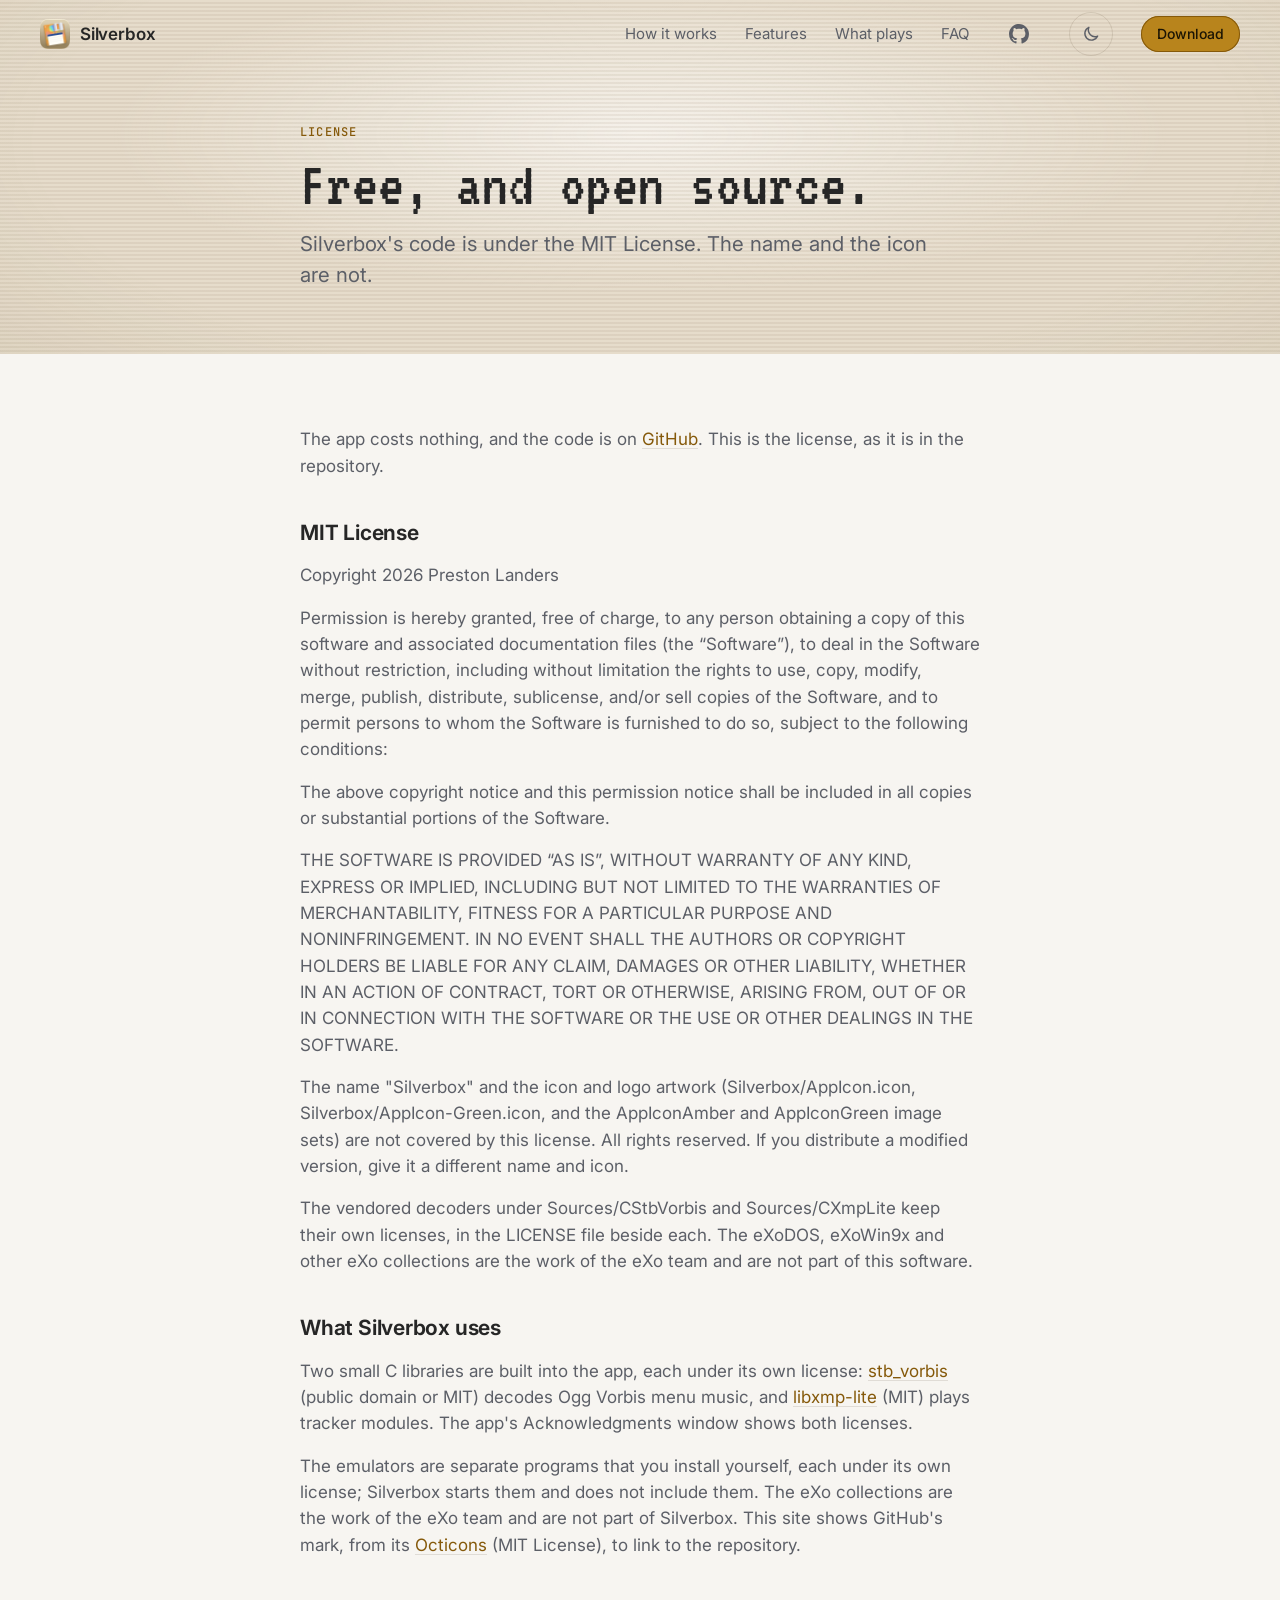
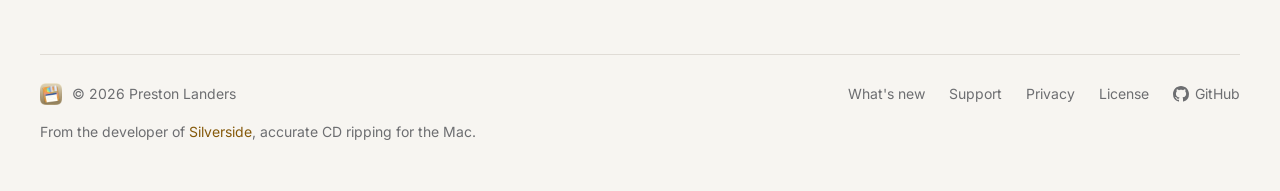
==== docs/site/license.html @ b508b055 "Add the getsilverbox.app website, and give About and the welcome screen a CRT hero docs/site is the " ====
<!doctype html>
<html lang="en">
<head>
  <meta charset="utf-8">
  <meta name="viewport" content="width=device-width, initial-scale=1">
  <title>License — Silverbox</title>
  <meta name="description" content="Silverbox is free and open source under the MIT License. The name and the icon are not.">
  <meta name="color-scheme" content="dark light">
  <meta name="theme-color" content="#14100b" media="(prefers-color-scheme: dark)">
  <meta name="theme-color" content="#e6dccb" media="(prefers-color-scheme: light)">
  <link rel="canonical" href="https://getsilverbox.app/license.html">
  <link rel="icon" type="image/png" href="images/favicon.png">
  <link rel="apple-touch-icon" href="images/apple-touch-icon.png">
  <link rel="preconnect" href="https://fonts.googleapis.com">
  <link rel="preconnect" href="https://fonts.gstatic.com" crossorigin>
  <link rel="stylesheet" href="https://fonts.googleapis.com/css2?family=VT323&amp;family=Inter:wght@400;500;600;700&amp;family=JetBrains+Mono:wght@400;500&amp;display=swap">
  <!-- A theme chosen with the button wins over the system appearance; set it before the page draws. -->
  <script>try { var t = localStorage.getItem("theme"); if (t) document.documentElement.dataset.theme = t; } catch (e) {}</script>
  <link rel="stylesheet" href="css/tokens.css">
  <link rel="stylesheet" href="css/site.css">
</head>
<body>
  <a class="skip-link" href="#main">Skip to content</a>

  <div class="sb-crt">
    <header class="gutter">
      <nav class="nav wrap" aria-label="Main">
        <a class="brand" href="/">
          <img src="images/icon.png" alt="" width="30" height="30">
          <span>Silverbox</span>
        </a>
        <div class="nav-links">
          <a class="nav-more" href="/#how">How it works</a>
          <a class="nav-more" href="/#features">Features</a>
          <a class="nav-more" href="/#plays">What plays</a>
          <a class="nav-more" href="/#faq">FAQ</a>
          <!-- GitHub's mark, from its Octicons set (MIT). GitHub allows it for a link to a repository. -->
          <a class="nav-icon" href="https://github.com/SilvercodeStudio/Silverbox" aria-label="Silverbox on GitHub" title="GitHub"><svg viewBox="0 0 16 16" width="20" height="20" fill="currentColor" aria-hidden="true"><path d="M8 0c4.42 0 8 3.58 8 8a8.013 8.013 0 0 1-5.45 7.59c-.4.08-.55-.17-.55-.38 0-.27.01-1.13.01-2.2 0-.75-.25-1.23-.54-1.48 1.78-.2 3.65-.88 3.65-3.95 0-.88-.31-1.59-.82-2.15.08-.2.36-1.02-.08-2.12 0 0-.67-.22-2.2.82-.64-.18-1.32-.27-2-.27-.68 0-1.36.09-2 .27-1.53-1.03-2.2-.82-2.2-.82-.44 1.1-.16 1.92-.08 2.12-.51.56-.82 1.28-.82 2.15 0 3.06 1.86 3.75 3.64 3.95-.23.2-.44.55-.51 1.07-.46.21-1.61.55-2.33-.66-.15-.24-.6-.83-1.23-.82-.67.01-.27.38.01.53.34.19.73.9.82 1.13.16.45.68 1.31 2.69.94 0 .67.01 1.3.01 1.49 0 .21-.15.45-.55.38A7.995 7.995 0 0 1 0 8c0-4.42 3.58-8 8-8Z"/></svg></a>
          <!-- Shown by js/site.js; without the script the page follows the system appearance. -->
          <button class="nav-icon theme-btn" type="button" aria-label="Switch appearance" title="Switch appearance" hidden><svg class="icon-sun" viewBox="0 0 24 24" width="20" height="20" fill="none" stroke="currentColor" stroke-width="1.7" stroke-linecap="round" stroke-linejoin="round" aria-hidden="true"><circle cx="12" cy="12" r="4"/><path d="M12 2.5v2M12 19.5v2M2.5 12h2M19.5 12h2M5.3 5.3l1.4 1.4M17.3 17.3l1.4 1.4M5.3 18.7l1.4-1.4M17.3 6.7l1.4-1.4"/></svg><svg class="icon-moon" viewBox="0 0 24 24" width="20" height="20" fill="none" stroke="currentColor" stroke-width="1.7" stroke-linecap="round" stroke-linejoin="round" aria-hidden="true"><path d="M20 14.5A8 8 0 0 1 9.5 4a8 8 0 1 0 10.5 10.5z"/></svg></button>
          <a class="sb-btn sb-btn--small" href="/#download">Download</a>
        </div>
      </nav>
    </header>

    <section class="page-band" aria-labelledby="page-title">
      <div class="wrap">
        <span class="sb-eyebrow">License</span>
        <h1 id="page-title" class="sb-display sb-crt-ink page-title">Free, and open source.</h1>
        <p class="lead">Silverbox's code is under the MIT License. The name and the icon are not.</p>
      </div>
    </section>
  </div>

  <main id="main" class="gutter">
    <div class="prose">
      <p>The app costs nothing, and the code is on <a href="https://github.com/SilvercodeStudio/Silverbox">GitHub</a>. This is the license, as it is in the repository.</p>

      <h2>MIT License</h2>
      <!-- The text of LICENSE in the repository. Keep the two the same. -->
      <p>Copyright 2026 Preston Landers</p>
      <p>Permission is hereby granted, free of charge, to any person obtaining a copy of this software and associated documentation files (the “Software”), to deal in the Software without restriction, including without limitation the rights to use, copy, modify, merge, publish, distribute, sublicense, and/or sell copies of the Software, and to permit persons to whom the Software is furnished to do so, subject to the following conditions:</p>
      <p>The above copyright notice and this permission notice shall be included in all copies or substantial portions of the Software.</p>
      <p>THE SOFTWARE IS PROVIDED “AS IS”, WITHOUT WARRANTY OF ANY KIND, EXPRESS OR IMPLIED, INCLUDING BUT NOT LIMITED TO THE WARRANTIES OF MERCHANTABILITY, FITNESS FOR A PARTICULAR PURPOSE AND NONINFRINGEMENT. IN NO EVENT SHALL THE AUTHORS OR COPYRIGHT HOLDERS BE LIABLE FOR ANY CLAIM, DAMAGES OR OTHER LIABILITY, WHETHER IN AN ACTION OF CONTRACT, TORT OR OTHERWISE, ARISING FROM, OUT OF OR IN CONNECTION WITH THE SOFTWARE OR THE USE OR OTHER DEALINGS IN THE SOFTWARE.</p>
      <p>The name "Silverbox" and the icon and logo artwork (Silverbox/AppIcon.icon, Silverbox/AppIcon-Green.icon, and the AppIconAmber and AppIconGreen image sets) are not covered by this license. All rights reserved. If you distribute a modified version, give it a different name and icon.</p>
      <p>The vendored decoders under Sources/CStbVorbis and Sources/CXmpLite keep their own licenses, in the LICENSE file beside each. The eXoDOS, eXoWin9x and other eXo collections are the work of the eXo team and are not part of this software.</p>

      <h2>What Silverbox uses</h2>
      <p>Two small C libraries are built into the app, each under its own license: <a href="https://github.com/nothings/stb">stb_vorbis</a> (public domain or MIT) decodes Ogg Vorbis menu music, and <a href="https://github.com/libxmp/libxmp">libxmp-lite</a> (MIT) plays tracker modules. The app's Acknowledgments window shows both licenses.</p>
      <p>The emulators are separate programs that you install yourself, each under its own license; Silverbox starts them and does not include them. The eXo collections are the work of the eXo team and are not part of Silverbox. This site shows GitHub's mark, from its <a href="https://github.com/primer/octicons">Octicons</a> (MIT License), to link to the repository.</p>
    </div>
  </main>

  <footer class="site-footer gutter">
    <div class="wrap">
      <div class="footer-brand">
        <img src="images/icon.png" alt="" width="22" height="22" loading="lazy">
        <span>© 2026 Preston Landers</span>
      </div>
      <nav class="footer-links" aria-label="Footer">
        <a href="https://github.com/SilvercodeStudio/Silverbox/blob/main/CHANGELOG.md">What's new</a>
        <a href="https://github.com/SilvercodeStudio/Silverbox/issues">Support</a>
        <a href="privacy.html">Privacy</a>
        <a href="license.html">License</a>
        <a href="https://github.com/SilvercodeStudio/Silverbox"><svg viewBox="0 0 16 16" width="16" height="16" fill="currentColor" aria-hidden="true"><path d="M8 0c4.42 0 8 3.58 8 8a8.013 8.013 0 0 1-5.45 7.59c-.4.08-.55-.17-.55-.38 0-.27.01-1.13.01-2.2 0-.75-.25-1.23-.54-1.48 1.78-.2 3.65-.88 3.65-3.95 0-.88-.31-1.59-.82-2.15.08-.2.36-1.02-.08-2.12 0 0-.67-.22-2.2.82-.64-.18-1.32-.27-2-.27-.68 0-1.36.09-2 .27-1.53-1.03-2.2-.82-2.2-.82-.44 1.1-.16 1.92-.08 2.12-.51.56-.82 1.28-.82 2.15 0 3.06 1.86 3.75 3.64 3.95-.23.2-.44.55-.51 1.07-.46.21-1.61.55-2.33-.66-.15-.24-.6-.83-1.23-.82-.67.01-.27.38.01.53.34.19.73.9.82 1.13.16.45.68 1.31 2.69.94 0 .67.01 1.3.01 1.49 0 .21-.15.45-.55.38A7.995 7.995 0 0 1 0 8c0-4.42 3.58-8 8-8Z"/></svg>GitHub</a>
      </nav>
      <p class="footer-note">From the developer of <a href="https://silverside.app">Silverside</a>, accurate CD ripping for the Mac.</p>
    </div>
  </footer>
  <script src="js/site.js" defer></script>
</body>
</html>
---- docs/site/css/tokens.css ----
/* Silverbox design tokens, as CSS custom properties.
   The source is the Silverbox design system (the Claude Design site mockup); keep the two in step.
   Dark is the base theme. Light follows prefers-color-scheme, or data-theme on <html>. */

:root {
  color-scheme: dark;

  --ground: #14100b;
  --glow: rgba(255, 176, 0, 0.10);
  --scanline: rgba(0, 0, 0, 0.32);
  --vignette: rgba(0, 0, 0, 0.55);
  --page: #1b1a19;
  --surface: #2a2928;
  --line: rgba(255, 255, 255, 0.09);
  --chip: rgba(255, 255, 255, 0.06);
  --ink: #dfdede;
  --ink-2: #b2b0ad;
  --ink-3: #999898;
  --phosphor: #ffb000;
  --phosphor-glow: rgba(255, 176, 0, 0.45);
  --crt-ink: #ffb000;
  --action: #eab74a;
  --action-hover: #f2c35c;
  --on-action: #1a1404;
  --action-edge: #eab74a;
  --link: #eab74a;
  --ready: #71c16e;
  --shadow-shot: 0 50px 120px rgba(0, 0, 0, 0.65), 0 0 0 1px rgba(255, 255, 255, 0.10);
  --shadow-icon: 0 18px 36px rgba(0, 0, 0, 0.50);
  --backdrop: rgba(10, 8, 5, 0.86);

  --space-1: 4px;
  --space-2: 8px;
  --space-3: 12px;
  --space-4: 16px;
  --space-5: 24px;
  --space-6: 28px;
  --space-7: 40px;
  --space-8: 56px;
  --space-9: 96px;
  --space-10: 140px;

  --radius-mark: 2px;
  --radius-chip: 8px;
  --radius-tile: 12px;
  --radius-shot: 14px;
  --radius-card: 14px;
  --radius-panel: 24px;
  --radius-pill: 999px;

  --container: 1200px;
  --container-shot: 1160px;
  --container-text: 680px;

  --font-display: VT323, ui-monospace, Menlo, monospace;
  --font-sans: -apple-system, BlinkMacSystemFont, "SF Pro Text", Inter, "Segoe UI", sans-serif;
  --font-mono: "JetBrains Mono", ui-monospace, Menlo, monospace;
}

@media (prefers-color-scheme: light) {
  :root:not([data-theme="dark"]) {
    color-scheme: light;
    --ground: #e6dccb;
    --glow: rgba(255, 255, 255, 0.60);
    --scanline: rgba(90, 66, 30, 0.07);
    --vignette: rgba(90, 66, 30, 0.10);
    --page: #f7f5f1;
    --surface: #ffffff;
    --line: rgba(60, 45, 20, 0.12);
    --chip: rgba(60, 45, 20, 0.06);
    --ink: #262626;
    --ink-2: #5c5f67;
    --ink-3: #6d6e71;
    --phosphor: #85590a;
    --phosphor-glow: rgba(133, 89, 10, 0);
    --crt-ink: #262626;
    --action: #b8841c;
    --action-hover: #c8932a;
    --on-action: #1a1404;
    --action-edge: #85590a;
    --link: #85590a;
    --ready: #39783c;
    --shadow-shot: 0 40px 100px rgba(70, 50, 20, 0.22), 0 0 0 1px rgba(60, 45, 20, 0.12);
    --shadow-icon: 0 16px 32px rgba(70, 50, 20, 0.28);
    --backdrop: rgba(60, 45, 20, 0.72);
  }
}

:root[data-theme="light"] {
  color-scheme: light;
  --ground: #e6dccb;
  --glow: rgba(255, 255, 255, 0.60);
  --scanline: rgba(90, 66, 30, 0.07);
  --vignette: rgba(90, 66, 30, 0.10);
  --page: #f7f5f1;
  --surface: #ffffff;
  --line: rgba(60, 45, 20, 0.12);
  --chip: rgba(60, 45, 20, 0.06);
  --ink: #262626;
  --ink-2: #5c5f67;
  --ink-3: #6d6e71;
  --phosphor: #85590a;
  --phosphor-glow: rgba(133, 89, 10, 0);
  --crt-ink: #262626;
  --action: #b8841c;
  --action-hover: #c8932a;
  --on-action: #1a1404;
  --action-edge: #85590a;
  --link: #85590a;
  --ready: #39783c;
  --shadow-shot: 0 40px 100px rgba(70, 50, 20, 0.22), 0 0 0 1px rgba(60, 45, 20, 0.12);
  --shadow-icon: 0 16px 32px rgba(70, 50, 20, 0.28);
  --backdrop: rgba(60, 45, 20, 0.72);
}
---- docs/site/css/site.css ----
/* Silverbox site styles. Colors, spacing, radii and fonts come from tokens.css; never hard-code them here.
   The sb- classes are the design system's components; the rest is this page's layout. */

/* ---------- Base ---------- */
*, *::before, *::after { box-sizing: border-box; }
html { scroll-behavior: smooth; -webkit-text-size-adjust: 100%; }
body {
  margin: 0;
  background: var(--page);
  color: var(--ink);
  font: 400 17px/1.55 var(--font-sans);
  -webkit-font-smoothing: antialiased;
  text-rendering: optimizeLegibility;
}
img { display: block; max-width: 100%; height: auto; }
a { color: var(--link); text-decoration: none; }
a:hover { text-decoration: underline; text-underline-offset: 3px; }
:focus-visible { outline: 2px solid var(--action); outline-offset: 3px; border-radius: 4px; }
h1, h2, h3, p, ul, ol { margin: 0; }
[hidden] { display: none !important; }
code { font: 400 0.92em/1.4 var(--font-mono); padding: 1px 5px; border-radius: 5px; background: var(--chip); }

.skip-link { position: absolute; left: 16px; top: -64px; z-index: 10; padding: 10px 16px; border-radius: var(--radius-pill); background: var(--action); color: var(--on-action); font-weight: 600; }
.skip-link:focus { top: 12px; color: var(--on-action); }

.wrap { max-width: var(--container); margin: 0 auto; }
.gutter { padding-inline: clamp(16px, 4vw, 32px); }

/* ---------- Signature: the CRT band ---------- */
.sb-crt {
  position: relative;
  color: var(--ink);
  background:
    repeating-linear-gradient(to bottom, transparent 0 2px, var(--scanline) 2px 4px),
    radial-gradient(ellipse 85% 120% at 50% 40%, transparent 55%, var(--vignette) 100%),
    radial-gradient(ellipse 55% 60% at 50% 38%, var(--glow), transparent 75%),
    var(--ground);
}
.sb-crt .sb-eyebrow { color: var(--phosphor); }
.sb-crt-ink { color: var(--crt-ink); text-shadow: 0 0 .32em var(--phosphor-glow); }

/* ---------- Signature: the cursor (four pixel blocks, from the icon) ---------- */
.sb-cursor { display: inline-flex; gap: max(1px, .01em); margin-left: .14em; vertical-align: baseline; }
.sb-cursor i { display: block; width: .13em; height: .1em; background: var(--phosphor); border-radius: var(--radius-mark); box-shadow: 0 0 .14em var(--phosphor-glow); }
.sb-cursor--blink { animation: sb-blink 1.06s steps(1) infinite; }
@keyframes sb-blink { 50% { opacity: 0; } }

/* ---------- Type ---------- */
/* VT323: headlines 36px and up only. */
.sb-display { font-family: var(--font-display); font-weight: 400; line-height: .95; letter-spacing: 0; color: var(--ink); text-wrap: balance; }
.sb-eyebrow { font: 500 12px/1.4 var(--font-mono); letter-spacing: .1em; text-transform: uppercase; color: var(--ink-3); }
.sb-detail { font: 400 12.5px/1.5 var(--font-mono); letter-spacing: .02em; color: var(--ink-3); }
.sb-path { font: 400 13px/1.5 var(--font-mono); color: var(--ink); overflow-wrap: anywhere; }

/* ---------- Buttons ---------- */
.sb-btn {
  display: inline-flex; align-items: center; justify-content: center; gap: 10px;
  min-height: 48px; padding: 0 24px;
  border: 0; border-radius: var(--radius-pill);
  background: var(--action); box-shadow: inset 0 0 0 1px var(--action-edge); color: var(--on-action);
  font: 600 17px/1 var(--font-sans); text-decoration: none; cursor: pointer;
  white-space: nowrap;
}
.sb-btn:hover { background: var(--action-hover); color: var(--on-action); text-decoration: none; }
.sb-btn svg { width: 18px; height: 18px; flex: none; }
.sb-btn--ghost { background: transparent; box-shadow: none; color: var(--ink); border: 1px solid var(--line); font-weight: 500; padding: 0 22px; }
.sb-btn--ghost:hover { background: var(--chip); color: var(--ink); }
.sb-btn--small { min-height: 36px; padding: 0 16px; font-size: 14px; font-weight: 500; }

/* ---------- Chips and status ---------- */
.sb-chips { display: flex; flex-wrap: wrap; gap: 8px; padding: 0; list-style: none; }
.sb-chip { display: inline-flex; align-items: center; gap: 7px; padding: 5px 12px; border-radius: var(--radius-pill); border: 1px solid var(--line); color: var(--ink); font: 500 14px/1.4 var(--font-sans); }
.sb-chip svg { width: 15px; height: 15px; flex: none; color: var(--link); }
.sb-chip b { font: 400 12.5px/1 var(--font-mono); color: var(--ink-3); }
.sb-status { display: inline-flex; align-items: center; gap: 6px; font: 500 14px/1.3 var(--font-sans); color: var(--ink-2); }
.sb-status svg { width: 16px; height: 16px; flex: none; }
.sb-status--ready { color: var(--ready); }

/* ---------- Cards ---------- */
.sb-card { background: var(--surface); border: 1px solid var(--line); border-radius: var(--radius-card); padding: 28px; display: flex; flex-direction: column; gap: 14px; color: var(--ink); }
.sb-card__icon { width: 44px; height: 44px; border-radius: var(--radius-tile); background: var(--chip); display: flex; align-items: center; justify-content: center; color: var(--link); flex: none; }
.sb-card__icon svg { width: 24px; height: 24px; }
.sb-card__title { font: 650 21px/1.3 var(--font-sans); letter-spacing: -.01em; }
.sb-card__text { color: var(--ink-2); font-size: 16px; text-wrap: pretty; }

/* ---------- Setup steps (from the Welcome window) ---------- */
.sb-steps { display: flex; flex-direction: column; gap: 24px; padding: 0; list-style: none; }
.sb-step { display: grid; grid-template-columns: 32px 1fr; gap: 4px 16px; align-items: start; }
.sb-step__num { grid-row: span 2; width: 32px; height: 32px; border-radius: 50%; background: var(--action); box-shadow: inset 0 0 0 1px var(--action-edge); color: var(--on-action); display: flex; align-items: center; justify-content: center; font: 700 16px/1 var(--font-sans); }
.sb-step__title { margin-top: 3px; font: 650 19px/1.3 var(--font-sans); letter-spacing: -.01em; color: var(--ink); }
.sb-step__text { color: var(--ink-2); font-size: 16px; text-wrap: pretty; }

/* ---------- Emulator list (grouped rows, from the Welcome window) ---------- */
.sb-list { padding: 0; list-style: none; background: var(--surface); border: 1px solid var(--line); border-radius: var(--radius-tile); overflow: hidden; }
.sb-list li { display: flex; align-items: center; gap: 12px; padding: 12px 16px; border-top: 1px solid var(--line); }
.sb-list li:first-child { border-top: 0; }
.sb-list__body { flex: 1; min-width: 0; display: flex; flex-direction: column; gap: 1px; }
.sb-list__name { font: 500 16px/1.3 var(--font-sans); color: var(--ink); }
.sb-list__sub { font: 400 13px/1.4 var(--font-sans); color: var(--ink-3); }

/* ---------- Screenshots ---------- */
.sb-shot { width: 100%; border-radius: var(--radius-tile); box-shadow: var(--shadow-shot); }
.sb-shot--crop { border-radius: var(--radius-shot); }
.sb-icon { filter: drop-shadow(var(--shadow-icon)); }

/* ---------- FAQ ---------- */
.sb-faq { display: grid; grid-template-columns: repeat(auto-fit, minmax(min(440px, 100%), 1fr)); column-gap: 56px; border-top: 1px solid var(--line); }
.sb-faq details { border-bottom: 1px solid var(--line); padding: 22px 0; }
.sb-faq summary { list-style: none; cursor: pointer; display: flex; align-items: center; justify-content: space-between; gap: 16px; font: 600 18px/1.4 var(--font-sans); color: var(--ink); }
.sb-faq summary::-webkit-details-marker { display: none; }
.sb-faq summary svg { width: 16px; height: 16px; flex: none; color: var(--ink-3); transition: transform .2s; }
.sb-faq details[open] summary svg { transform: rotate(90deg); }
.sb-faq p { margin-top: 12px; color: var(--ink-2); font-size: 16px; text-wrap: pretty; }
.sb-faq p + p { margin-top: 8px; }

/* ---------- Page: header and hero ---------- */
.nav { min-height: 68px; display: flex; flex-wrap: wrap; align-items: center; justify-content: space-between; gap: 12px 24px; }
.brand { display: flex; align-items: center; gap: 10px; color: var(--ink); font-weight: 600; font-size: 17px; letter-spacing: -.01em; }
.brand:hover { color: var(--ink); text-decoration: none; }
.brand img { width: 30px; height: 30px; }
.nav-links { display: flex; flex-wrap: wrap; align-items: center; gap: 4px 28px; font-size: 15px; }
.nav-links a { color: var(--ink-2); }
.nav-links a:hover { color: var(--ink); text-decoration: none; }
.nav-links a.sb-btn { color: var(--on-action); }
/* On a phone the nav keeps only Download; the sections are one scroll away, and the hero has How it works. */
@media (max-width: 599px) { .nav-links .nav-more { display: none; } }
/* GitHub's mark alone, in a 44px target that does not make the bar taller. Grey only: GitHub's rule. */
.nav-icon { display: inline-flex; align-items: center; justify-content: center; width: 44px; height: 44px; margin-block: -12px; border-radius: var(--radius-pill); color: var(--ink-2); }
.nav-icon:hover { color: var(--ink); background: var(--chip); }
.nav-icon svg { display: block; }
/* The theme button: a sun to go light, a moon to go dark. js/site.js shows it and sets data-theme. */
.theme-btn { padding: 0; border: 1px solid var(--line); background: transparent; cursor: pointer; font: inherit; }
:root[data-theme="light"] .theme-btn .icon-sun, :root:not([data-theme="light"]) .theme-btn .icon-moon { display: none; }

.hero-band { position: relative; padding: clamp(40px, 6vw, 72px) clamp(16px, 4vw, 32px) clamp(96px, 17vw, 250px); text-align: center; }
.hero-stack { max-width: 980px; margin: 0 auto; display: flex; flex-direction: column; align-items: center; gap: 28px; }
.hero-icon { width: 120px; height: 120px; }
.hero-title { font-size: clamp(48px, 7vw, 96px); }
.lead { max-width: 700px; font-size: clamp(18px, 1.6vw, 21px); line-height: 1.5; color: var(--ink-2); text-wrap: pretty; }
.actions { display: flex; flex-wrap: wrap; justify-content: center; gap: 12px; }
/* The hero screenshot overlaps the band's lower edge: half on the CRT ground, half on the page. */
.hero-shot { position: relative; margin-top: calc(-1 * clamp(72px, 14vw, 210px)); }
.hero-shot .wrap { max-width: var(--container-shot); }

.sb-announce { display: inline-flex; align-items: center; gap: 10px; min-height: 36px;
  padding: 4px 16px 4px 4px; border-radius: var(--radius-pill);
  background: var(--chip); border: 1px solid var(--line);
  color: var(--ink-2); font-size: 14px; line-height: 1.3; text-align: left; }
.sb-announce:hover { color: var(--ink); border-color: var(--ink-3); text-decoration: none; }
.sb-announce__tag { flex: none; margin-left: 0.3rem; padding: 5px 10px; border-radius: var(--radius-pill);
  background: var(--ink); color: var(--page);
  font: 500 11.5px/1 var(--font-mono); letter-spacing: .08em; text-transform: uppercase; }

/* A small page (privacy, license) keeps the band short. */
.page-band { position: relative; padding: clamp(32px, 5vw, 56px) clamp(16px, 4vw, 32px) clamp(40px, 6vw, 64px); }
.page-band .wrap { max-width: var(--container-text); display: flex; flex-direction: column; gap: 12px; }
.page-title { font-size: clamp(44px, 5vw, 64px); line-height: 1; }
.prose { max-width: var(--container-text); margin: 0 auto; padding-block: clamp(48px, 6vw, 72px) 0; display: flex; flex-direction: column; gap: 16px; color: var(--ink-2); }
.prose h2 { margin-top: 24px; font: 650 21px/1.3 var(--font-sans); letter-spacing: -.01em; color: var(--ink); }
.prose a { text-decoration: underline; text-decoration-color: var(--line); text-underline-offset: 3px; }
.prose a:hover { text-decoration-color: currentColor; }
.prose ul { padding-left: 22px; display: flex; flex-direction: column; gap: 8px; }

/* ---------- Page: sections ---------- */
.works-with { padding-top: clamp(48px, 6vw, 72px); }
.works-with .wrap { display: flex; flex-direction: column; align-items: center; gap: 22px; text-align: center; }
.works-group { display: flex; flex-direction: column; align-items: center; gap: 10px; }
.works-group .sb-chips { justify-content: center; }
.works-group .sb-detail { font-size: 13px; color: var(--ink-2); }

.section { padding-top: clamp(88px, 10vw, 140px); }
.section-head { max-width: var(--container-text); display: flex; flex-direction: column; gap: 16px; margin-bottom: 40px; }
.section-head p { color: var(--ink-2); text-wrap: pretty; }
.section-title { font-size: clamp(44px, 5vw, 64px); line-height: 1; }

/* Text beside an image. The image side is wider; on one column the text comes first. */
.spotlight { display: flex; flex-wrap: wrap; align-items: center; gap: clamp(32px, 5vw, 56px); }
.spotlight--reverse { flex-wrap: wrap-reverse; }
.spotlight--top { align-items: flex-start; }
.spotlight-text { flex: 1 1 360px; min-width: 0; display: flex; flex-direction: column; gap: 16px; }
.spotlight-text p { color: var(--ink-2); text-wrap: pretty; }
.spotlight-text .sb-chips { margin-top: 4px; }
.spotlight-media { flex: 1.3 1 480px; min-width: 0; }
.spotlight-media--even { flex: 1 1 440px; }
.spotlight-title { font-size: clamp(36px, 4vw, 48px); line-height: 1.05; }

.crop-43 { border-radius: var(--radius-shot); overflow: hidden; aspect-ratio: 4 / 3; box-shadow: var(--shadow-shot); }
.crop-43 .zoom, .crop-43 picture { height: 100%; }
.crop-43 img { width: 100%; height: 100%; object-fit: cover; object-position: 100% 50%; }
.sheet { flex: 1 1 400px; min-width: 0; display: flex; justify-content: center; }
.sheet .zoom { width: 100%; max-width: 520px; }

/* A small panel with a path or a status line, like the app's own. */
.panel-line { display: flex; flex-direction: column; gap: 2px; padding: 14px 16px; background: var(--surface); border: 1px solid var(--line); border-radius: var(--radius-tile); }

.features { display: grid; grid-template-columns: repeat(auto-fit, minmax(min(340px, 100%), 1fr)); gap: 20px; }

.plays { overflow-x: auto; background: var(--surface); border: 1px solid var(--line); border-radius: var(--radius-tile); }
.plays table { width: 100%; min-width: 720px; border-collapse: collapse; font-size: 15px; color: var(--ink-2); }
.plays th, .plays td { padding: 14px 18px; border-top: 1px solid var(--line); text-align: left; vertical-align: top; }
.plays thead th { border-top: 0; font: 500 12px/1.4 var(--font-mono); letter-spacing: .1em; text-transform: uppercase; color: var(--ink-3); }
.plays tbody th { font-weight: 600; color: var(--ink); }
.plays .count { font: 400 13px/1.5 var(--font-mono); color: var(--ink-3); }
.plays .starts { color: var(--ink); white-space: nowrap; }
.plays thead th { white-space: nowrap; }
.plays-note { margin-top: 16px; max-width: var(--container-text); color: var(--ink-3); font-size: 15px; }

.beyond { padding: clamp(28px, 4vw, 40px); flex-direction: row; flex-wrap: wrap; align-items: center; gap: 28px 56px; }
.beyond-head { flex: 1 1 360px; min-width: 0; display: flex; flex-direction: column; gap: 14px; }
.beyond-body { flex: 1.3 1 420px; min-width: 0; display: flex; flex-direction: column; gap: 14px; }
.beyond-body p { color: var(--ink-2); }

/* ---------- Page: download panel, acknowledgments, footer ---------- */
.download { padding-top: clamp(96px, 11vw, 140px); }
.download-panel { border: 1px solid var(--line); border-radius: var(--radius-panel); overflow: hidden; padding: clamp(56px, 7vw, 72px) clamp(20px, 4vw, 32px); text-align: center; display: flex; flex-direction: column; align-items: center; gap: 24px; }
.download-icon { width: 84px; height: 84px; }
.download-title { font-size: clamp(44px, 5vw, 64px); line-height: 1; }

.acks { padding-top: clamp(80px, 10vw, 120px); }
.acks .wrap { display: flex; flex-wrap: wrap; gap: 24px 56px; }
.acks-head { flex: 1 1 280px; min-width: 0; display: flex; flex-direction: column; gap: 12px; }
.acks-head h2 { font: 650 21px/1.3 var(--font-sans); letter-spacing: -.01em; color: var(--ink); }
.acks-list { flex: 2 1 520px; min-width: 0; display: grid; grid-template-columns: repeat(auto-fit, minmax(min(240px, 100%), 1fr)); gap: 20px 40px; font-size: 15px; color: var(--ink-2); }
.acks-list strong { color: var(--ink); font-weight: 600; }

.site-footer { padding-block: clamp(64px, 8vw, 96px) 48px; }
.site-footer .wrap { display: flex; flex-wrap: wrap; align-items: center; justify-content: space-between; gap: 16px 32px; padding-top: 28px; border-top: 1px solid var(--line); font-size: 14px; color: var(--ink-3); }
.footer-brand { display: flex; align-items: center; gap: 10px; }
.footer-brand img { width: 22px; height: 22px; }
.footer-links { display: flex; flex-wrap: wrap; gap: 8px 24px; }
.footer-links a { color: var(--ink-3); display: inline-flex; align-items: center; gap: 6px; }
.footer-links svg { width: 16px; height: 16px; }
.footer-links a:hover { color: var(--ink); text-decoration: none; }
.footer-note { width: 100%; }

/* ---------- Image viewer ---------- */
/* Each screenshot links to its full-size image; js/site.js opens it in this dialog instead of a new page. */
.zoom { display: block; cursor: zoom-in; }
.zoom picture { display: block; }
.viewer { width: 100vw; height: 100dvh; max-width: 100vw; max-height: 100dvh; margin: 0; padding: clamp(12px, 3vw, 40px); border: 0; background: transparent; cursor: zoom-out; }
.viewer[open] { display: flex; align-items: center; justify-content: center; }
.viewer::backdrop { background: var(--backdrop, rgba(10, 8, 5, 0.86)); }
.viewer img { max-width: 100%; max-height: 100%; width: auto; height: auto; border-radius: var(--radius-tile); box-shadow: var(--shadow-shot); }

@media (prefers-reduced-motion: reduce) {
  html { scroll-behavior: auto; }
  .sb-cursor--blink { animation: none; }
  .sb-faq summary svg { transition: none; }
}
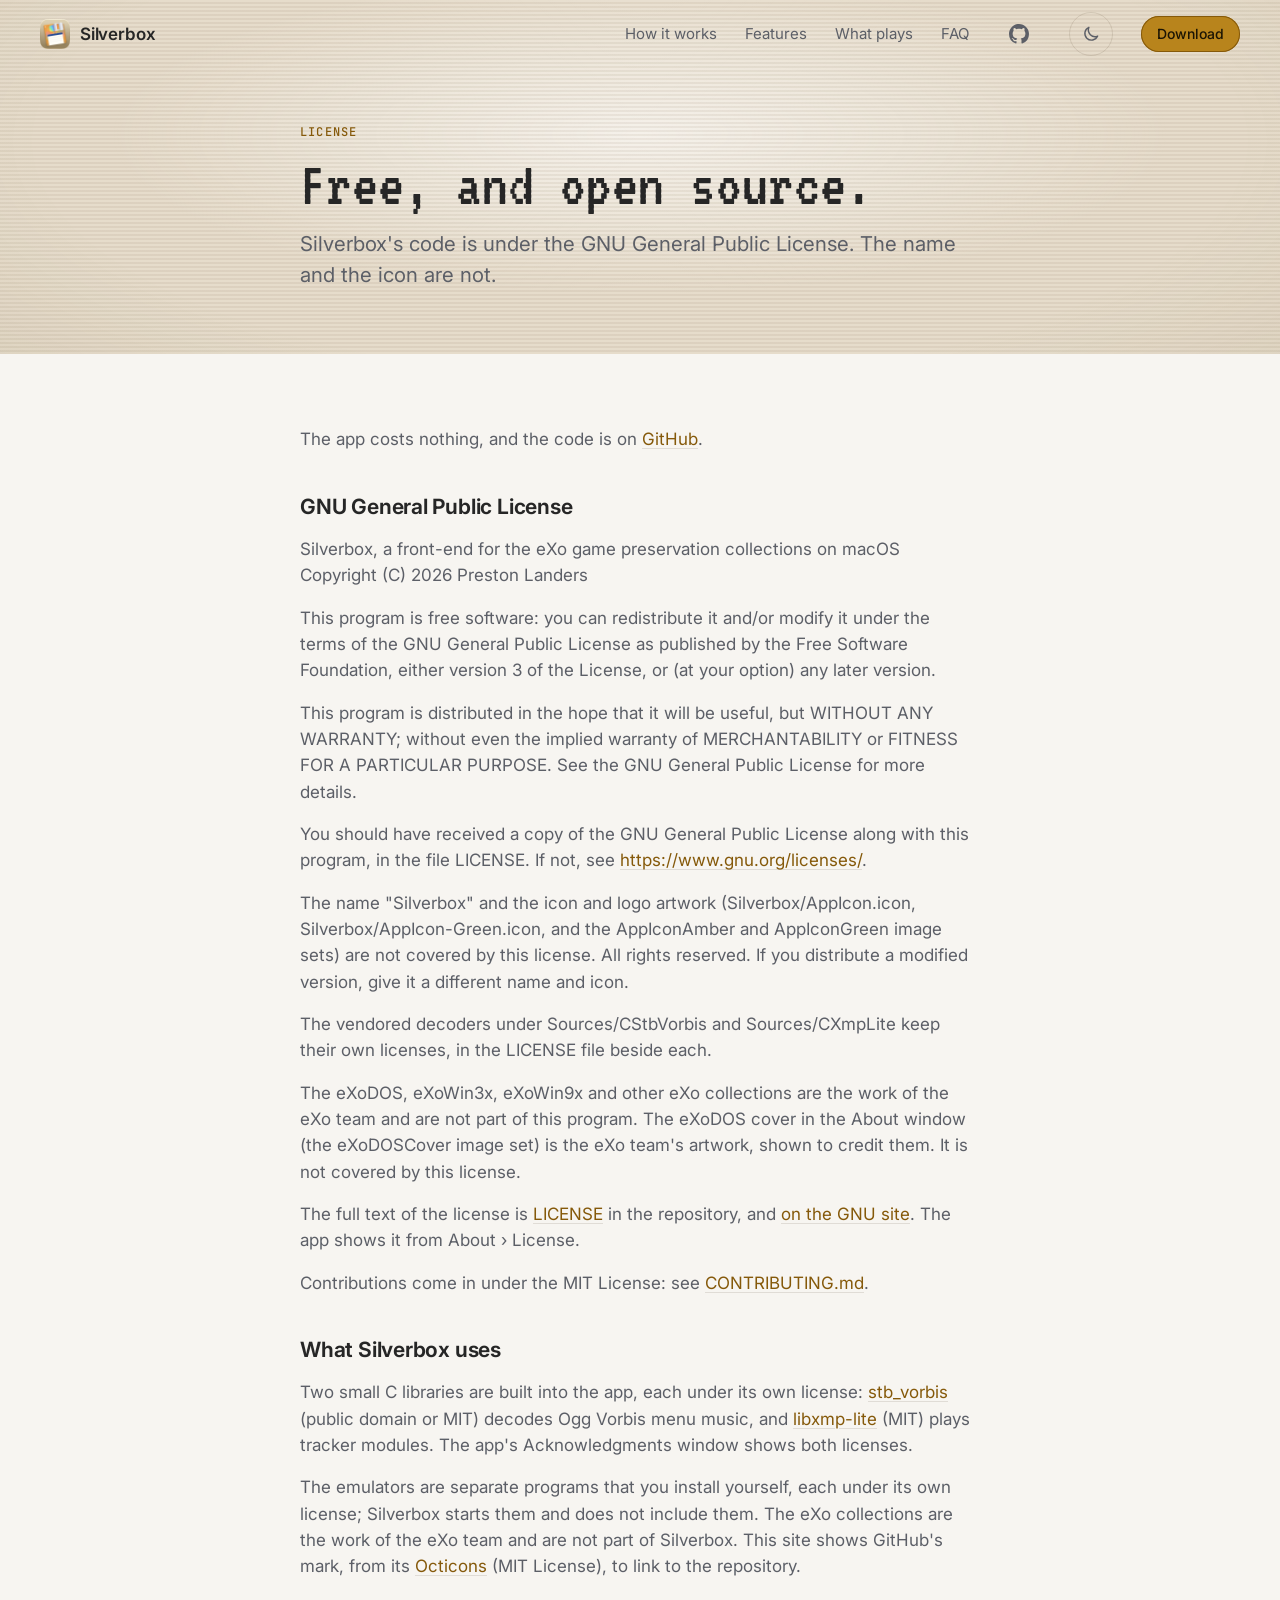
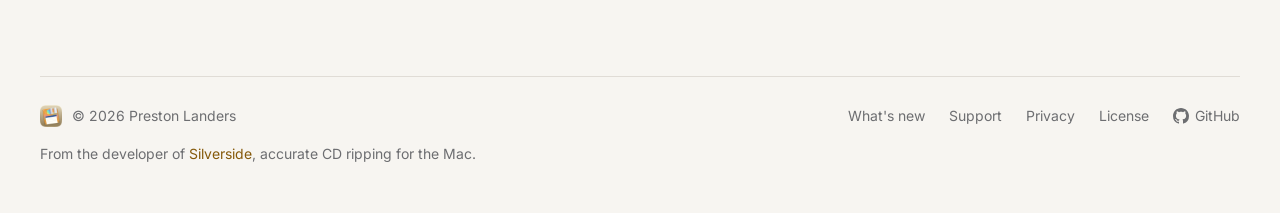
==== commit cf4a79ee: "License is GPLv3" ====
--- a/docs/site/license.html
+++ b/docs/site/license.html
@@ -4,7 +4,7 @@
   <meta charset="utf-8">
   <meta name="viewport" content="width=device-width, initial-scale=1">
   <title>License — Silverbox</title>
-  <meta name="description" content="Silverbox is free and open source under the MIT License. The name and the icon are not.">
+  <meta name="description" content="Silverbox is free software under the GNU General Public License. The name and the icon are not covered by it.">
   <meta name="color-scheme" content="dark light">
   <meta name="theme-color" content="#14100b" media="(prefers-color-scheme: dark)">
   <meta name="theme-color" content="#e6dccb" media="(prefers-color-scheme: light)">
@@ -47,23 +47,26 @@
       <div class="wrap">
         <span class="sb-eyebrow">License</span>
         <h1 id="page-title" class="sb-display sb-crt-ink page-title">Free, and open source.</h1>
-        <p class="lead">Silverbox's code is under the MIT License. The name and the icon are not.</p>
+        <p class="lead">Silverbox's code is under the GNU General Public License. The name and the icon are not.</p>
       </div>
     </section>
   </div>
 
   <main id="main" class="gutter">
     <div class="prose">
-      <p>The app costs nothing, and the code is on <a href="https://github.com/SilvercodeStudio/Silverbox">GitHub</a>. This is the license, as it is in the repository.</p>
+      <p>The app costs nothing, and the code is on <a href="https://github.com/SilvercodeStudio/Silverbox">GitHub</a>.</p>
 
-      <h2>MIT License</h2>
-      <!-- The text of LICENSE in the repository. Keep the two the same. -->
-      <p>Copyright 2026 Preston Landers</p>
-      <p>Permission is hereby granted, free of charge, to any person obtaining a copy of this software and associated documentation files (the “Software”), to deal in the Software without restriction, including without limitation the rights to use, copy, modify, merge, publish, distribute, sublicense, and/or sell copies of the Software, and to permit persons to whom the Software is furnished to do so, subject to the following conditions:</p>
-      <p>The above copyright notice and this permission notice shall be included in all copies or substantial portions of the Software.</p>
-      <p>THE SOFTWARE IS PROVIDED “AS IS”, WITHOUT WARRANTY OF ANY KIND, EXPRESS OR IMPLIED, INCLUDING BUT NOT LIMITED TO THE WARRANTIES OF MERCHANTABILITY, FITNESS FOR A PARTICULAR PURPOSE AND NONINFRINGEMENT. IN NO EVENT SHALL THE AUTHORS OR COPYRIGHT HOLDERS BE LIABLE FOR ANY CLAIM, DAMAGES OR OTHER LIABILITY, WHETHER IN AN ACTION OF CONTRACT, TORT OR OTHERWISE, ARISING FROM, OUT OF OR IN CONNECTION WITH THE SOFTWARE OR THE USE OR OTHER DEALINGS IN THE SOFTWARE.</p>
+      <h2>GNU General Public License</h2>
+      <!-- The text of NOTICE in the repository. Keep the two the same. -->
+      <p>Silverbox, a front-end for the eXo game preservation collections on macOS<br>Copyright (C) 2026 Preston Landers</p>
+      <p>This program is free software: you can redistribute it and/or modify it under the terms of the GNU General Public License as published by the Free Software Foundation, either version 3 of the License, or (at your option) any later version.</p>
+      <p>This program is distributed in the hope that it will be useful, but WITHOUT ANY WARRANTY; without even the implied warranty of MERCHANTABILITY or FITNESS FOR A PARTICULAR PURPOSE. See the GNU General Public License for more details.</p>
+      <p>You should have received a copy of the GNU General Public License along with this program, in the file LICENSE. If not, see <a href="https://www.gnu.org/licenses/">https://www.gnu.org/licenses/</a>.</p>
       <p>The name "Silverbox" and the icon and logo artwork (Silverbox/AppIcon.icon, Silverbox/AppIcon-Green.icon, and the AppIconAmber and AppIconGreen image sets) are not covered by this license. All rights reserved. If you distribute a modified version, give it a different name and icon.</p>
-      <p>The vendored decoders under Sources/CStbVorbis and Sources/CXmpLite keep their own licenses, in the LICENSE file beside each. The eXoDOS, eXoWin9x and other eXo collections are the work of the eXo team and are not part of this software.</p>
+      <p>The vendored decoders under Sources/CStbVorbis and Sources/CXmpLite keep their own licenses, in the LICENSE file beside each.</p>
+      <p>The eXoDOS, eXoWin3x, eXoWin9x and other eXo collections are the work of the eXo team and are not part of this program. The eXoDOS cover in the About window (the eXoDOSCover image set) is the eXo team's artwork, shown to credit them. It is not covered by this license.</p>
+      <p>The full text of the license is <a href="https://github.com/SilvercodeStudio/Silverbox/blob/main/LICENSE">LICENSE</a> in the repository, and <a href="https://www.gnu.org/licenses/gpl-3.0.html">on the GNU site</a>. The app shows it from About › License.</p>
+      <p>Contributions come in under the MIT License: see <a href="https://github.com/SilvercodeStudio/Silverbox/blob/main/CONTRIBUTING.md">CONTRIBUTING.md</a>.</p>
 
       <h2>What Silverbox uses</h2>
       <p>Two small C libraries are built into the app, each under its own license: <a href="https://github.com/nothings/stb">stb_vorbis</a> (public domain or MIT) decodes Ogg Vorbis menu music, and <a href="https://github.com/libxmp/libxmp">libxmp-lite</a> (MIT) plays tracker modules. The app's Acknowledgments window shows both licenses.</p>
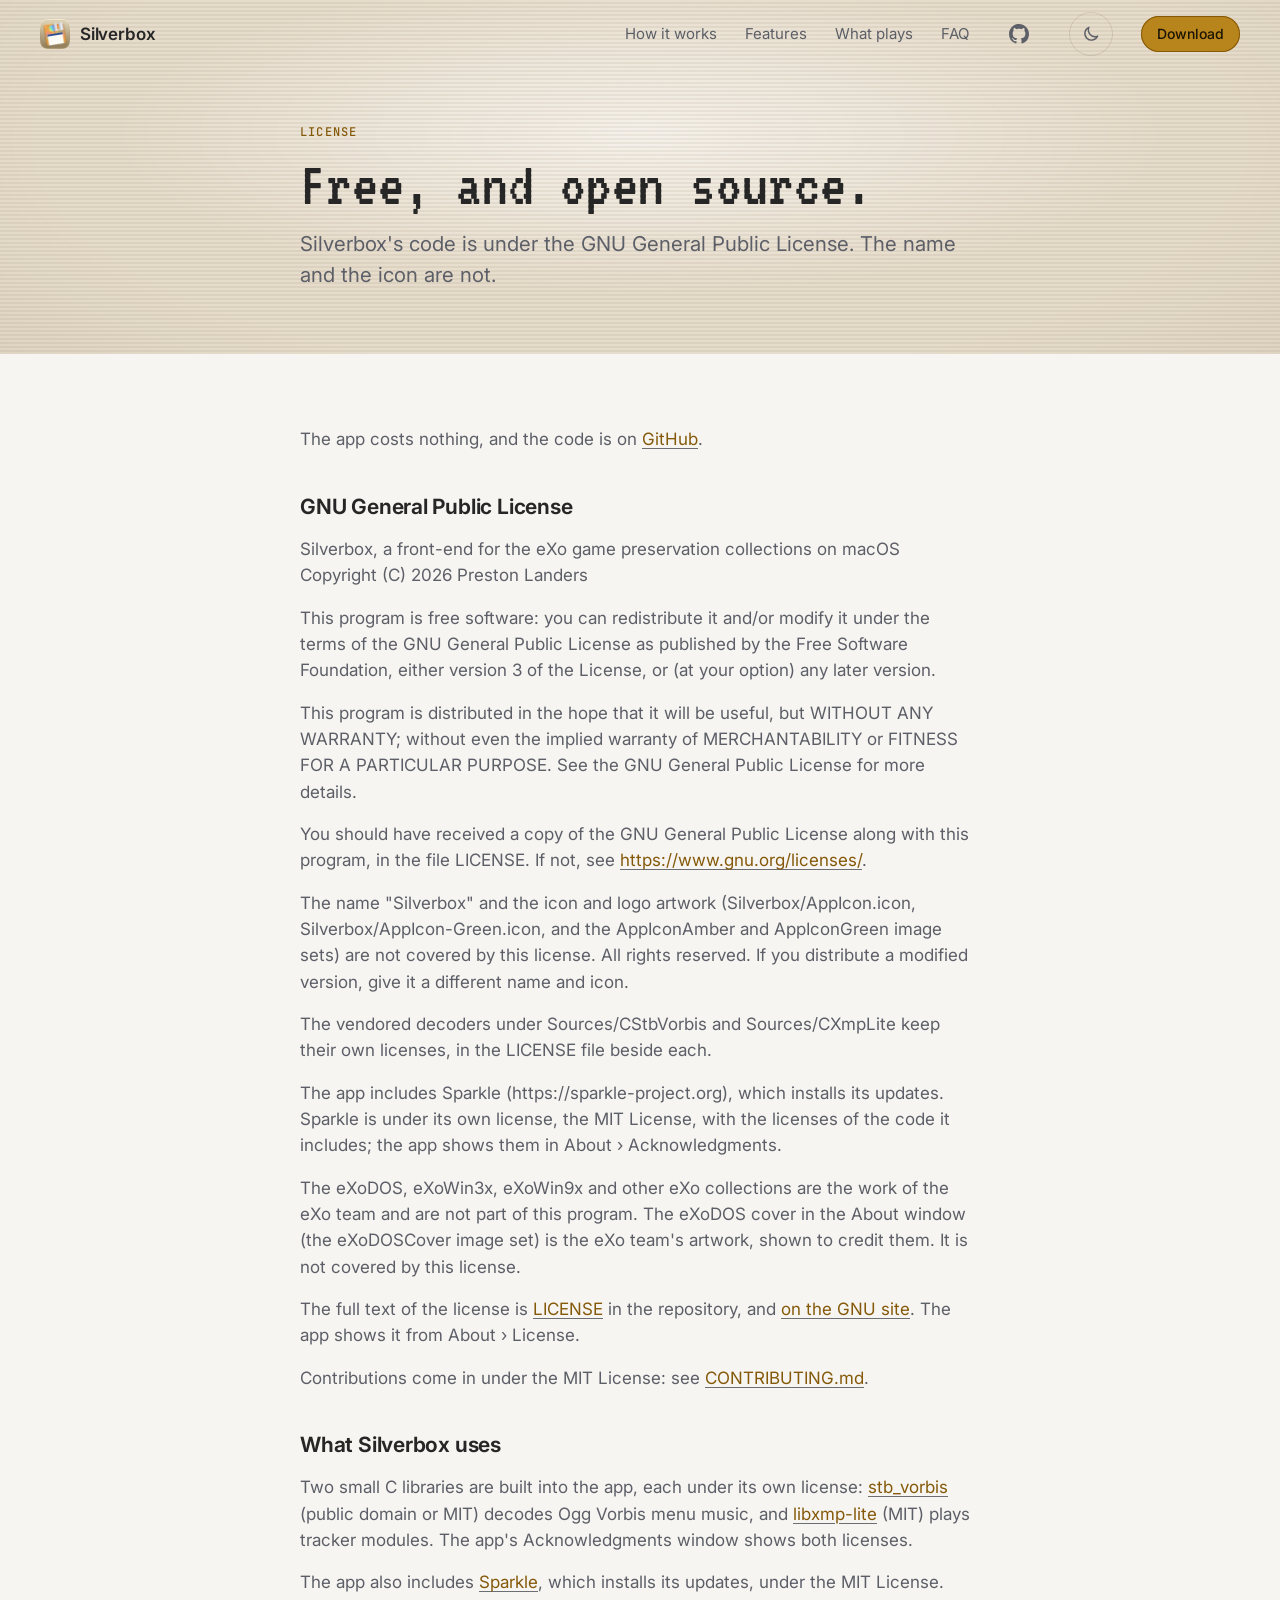
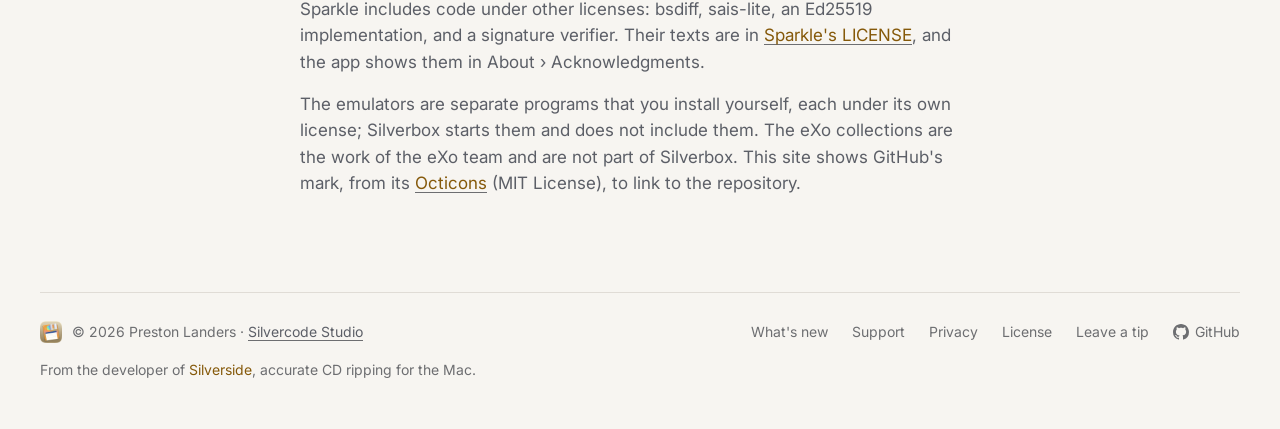
==== commit 3b0626cf: "Prepare the first release: updates, make dist, tips, and site screenshots Silverbox is close to its " ====
--- a/docs/site/license.html
+++ b/docs/site/license.html
@@ -64,12 +64,14 @@
       <p>You should have received a copy of the GNU General Public License along with this program, in the file LICENSE. If not, see <a href="https://www.gnu.org/licenses/">https://www.gnu.org/licenses/</a>.</p>
       <p>The name "Silverbox" and the icon and logo artwork (Silverbox/AppIcon.icon, Silverbox/AppIcon-Green.icon, and the AppIconAmber and AppIconGreen image sets) are not covered by this license. All rights reserved. If you distribute a modified version, give it a different name and icon.</p>
       <p>The vendored decoders under Sources/CStbVorbis and Sources/CXmpLite keep their own licenses, in the LICENSE file beside each.</p>
+      <p>The app includes Sparkle (https://sparkle-project.org), which installs its updates. Sparkle is under its own license, the MIT License, with the licenses of the code it includes; the app shows them in About › Acknowledgments.</p>
       <p>The eXoDOS, eXoWin3x, eXoWin9x and other eXo collections are the work of the eXo team and are not part of this program. The eXoDOS cover in the About window (the eXoDOSCover image set) is the eXo team's artwork, shown to credit them. It is not covered by this license.</p>
       <p>The full text of the license is <a href="https://github.com/SilvercodeStudio/Silverbox/blob/main/LICENSE">LICENSE</a> in the repository, and <a href="https://www.gnu.org/licenses/gpl-3.0.html">on the GNU site</a>. The app shows it from About › License.</p>
       <p>Contributions come in under the MIT License: see <a href="https://github.com/SilvercodeStudio/Silverbox/blob/main/CONTRIBUTING.md">CONTRIBUTING.md</a>.</p>
 
       <h2>What Silverbox uses</h2>
       <p>Two small C libraries are built into the app, each under its own license: <a href="https://github.com/nothings/stb">stb_vorbis</a> (public domain or MIT) decodes Ogg Vorbis menu music, and <a href="https://github.com/libxmp/libxmp">libxmp-lite</a> (MIT) plays tracker modules. The app's Acknowledgments window shows both licenses.</p>
+      <p id="sparkle">The app also includes <a href="https://sparkle-project.org">Sparkle</a>, which installs its updates, under the MIT License. Sparkle includes code under other licenses: bsdiff, sais-lite, an Ed25519 implementation, and a signature verifier. Their texts are in <a href="https://github.com/sparkle-project/Sparkle/blob/2.x/LICENSE">Sparkle's LICENSE</a>, and the app shows them in About › Acknowledgments.</p>
       <p>The emulators are separate programs that you install yourself, each under its own license; Silverbox starts them and does not include them. The eXo collections are the work of the eXo team and are not part of Silverbox. This site shows GitHub's mark, from its <a href="https://github.com/primer/octicons">Octicons</a> (MIT License), to link to the repository.</p>
     </div>
   </main>
@@ -78,13 +80,14 @@
     <div class="wrap">
       <div class="footer-brand">
         <img src="images/icon.png" alt="" width="22" height="22" loading="lazy">
-        <span>© 2026 Preston Landers</span>
+        <span>© 2026 Preston Landers · <a href="https://silvercode.studio">Silvercode Studio</a></span>
       </div>
       <nav class="footer-links" aria-label="Footer">
         <a href="https://github.com/SilvercodeStudio/Silverbox/blob/main/CHANGELOG.md">What's new</a>
         <a href="https://github.com/SilvercodeStudio/Silverbox/issues">Support</a>
         <a href="privacy.html">Privacy</a>
         <a href="license.html">License</a>
+        <a href="https://silvercode.studio/sponsor?from=silverbox">Leave a tip</a>
         <a href="https://github.com/SilvercodeStudio/Silverbox"><svg viewBox="0 0 16 16" width="16" height="16" fill="currentColor" aria-hidden="true"><path d="M8 0c4.42 0 8 3.58 8 8a8.013 8.013 0 0 1-5.45 7.59c-.4.08-.55-.17-.55-.38 0-.27.01-1.13.01-2.2 0-.75-.25-1.23-.54-1.48 1.78-.2 3.65-.88 3.65-3.95 0-.88-.31-1.59-.82-2.15.08-.2.36-1.02-.08-2.12 0 0-.67-.22-2.2.82-.64-.18-1.32-.27-2-.27-.68 0-1.36.09-2 .27-1.53-1.03-2.2-.82-2.2-.82-.44 1.1-.16 1.92-.08 2.12-.51.56-.82 1.28-.82 2.15 0 3.06 1.86 3.75 3.64 3.95-.23.2-.44.55-.51 1.07-.46.21-1.61.55-2.33-.66-.15-.24-.6-.83-1.23-.82-.67.01-.27.38.01.53.34.19.73.9.82 1.13.16.45.68 1.31 2.69.94 0 .67.01 1.3.01 1.49 0 .21-.15.45-.55.38A7.995 7.995 0 0 1 0 8c0-4.42 3.58-8 8-8Z"/></svg>GitHub</a>
       </nav>
       <p class="footer-note">From the developer of <a href="https://silverside.app">Silverside</a>, accurate CD ripping for the Mac.</p>
--- a/docs/site/css/site.css
+++ b/docs/site/css/site.css
@@ -157,8 +157,8 @@
 .page-title { font-size: clamp(44px, 5vw, 64px); line-height: 1; }
 .prose { max-width: var(--container-text); margin: 0 auto; padding-block: clamp(48px, 6vw, 72px) 0; display: flex; flex-direction: column; gap: 16px; color: var(--ink-2); }
 .prose h2 { margin-top: 24px; font: 650 21px/1.3 var(--font-sans); letter-spacing: -.01em; color: var(--ink); }
-.prose a { text-decoration: underline; text-decoration-color: var(--line); text-underline-offset: 3px; }
-.prose a:hover { text-decoration-color: currentColor; }
+.prose a, .sb-faq p a { text-decoration: underline; text-decoration-color: var(--ink-3); text-underline-offset: 3px; }
+.prose a:hover, .sb-faq p a:hover { text-decoration-color: currentColor; }
 .prose ul { padding-left: 22px; display: flex; flex-direction: column; gap: 8px; }
 
 /* ---------- Page: sections ---------- */
@@ -227,6 +227,8 @@
 .site-footer .wrap { display: flex; flex-wrap: wrap; align-items: center; justify-content: space-between; gap: 16px 32px; padding-top: 28px; border-top: 1px solid var(--line); font-size: 14px; color: var(--ink-3); }
 .footer-brand { display: flex; align-items: center; gap: 10px; }
 .footer-brand img { width: 22px; height: 22px; }
+.footer-brand a { color: var(--ink-2); text-decoration: underline; text-decoration-color: var(--ink-3); text-underline-offset: 3px; }
+.footer-brand a:hover { color: var(--ink); }
 .footer-links { display: flex; flex-wrap: wrap; gap: 8px 24px; }
 .footer-links a { color: var(--ink-3); display: inline-flex; align-items: center; gap: 6px; }
 .footer-links svg { width: 16px; height: 16px; }
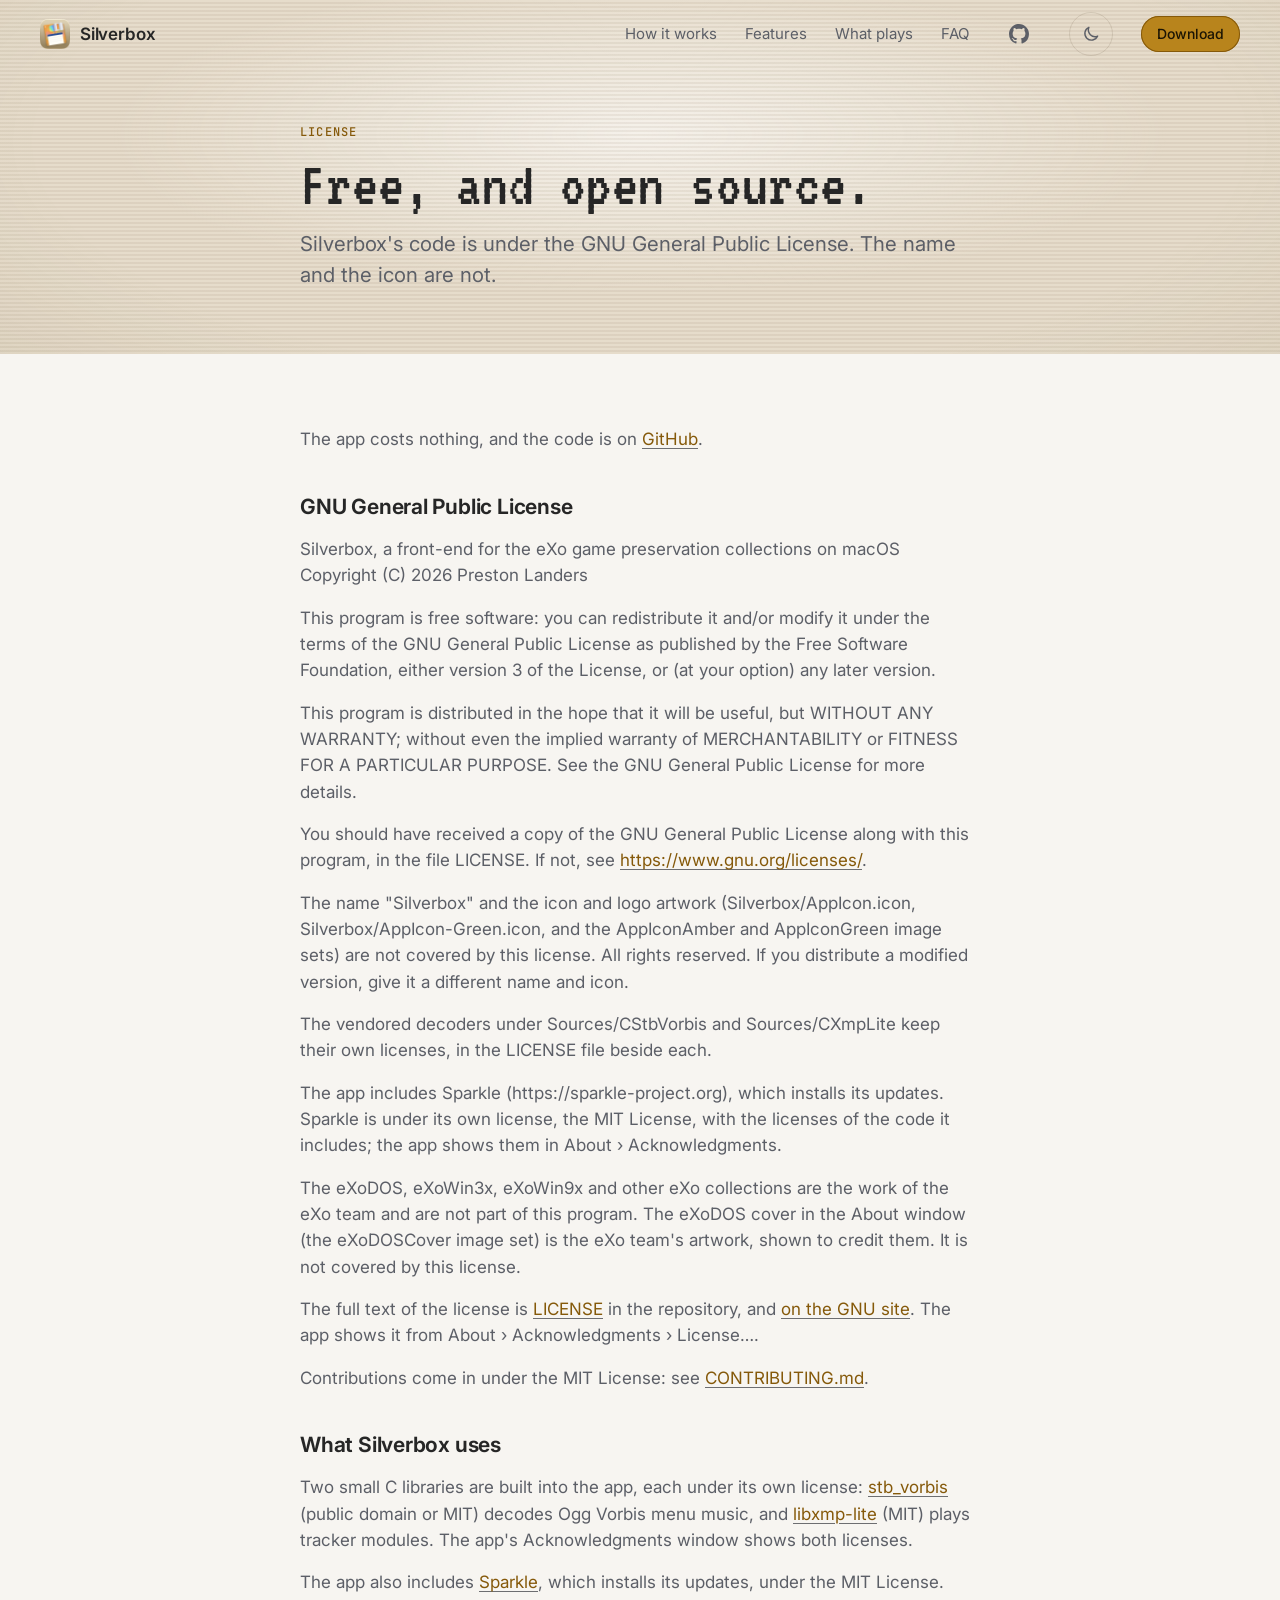
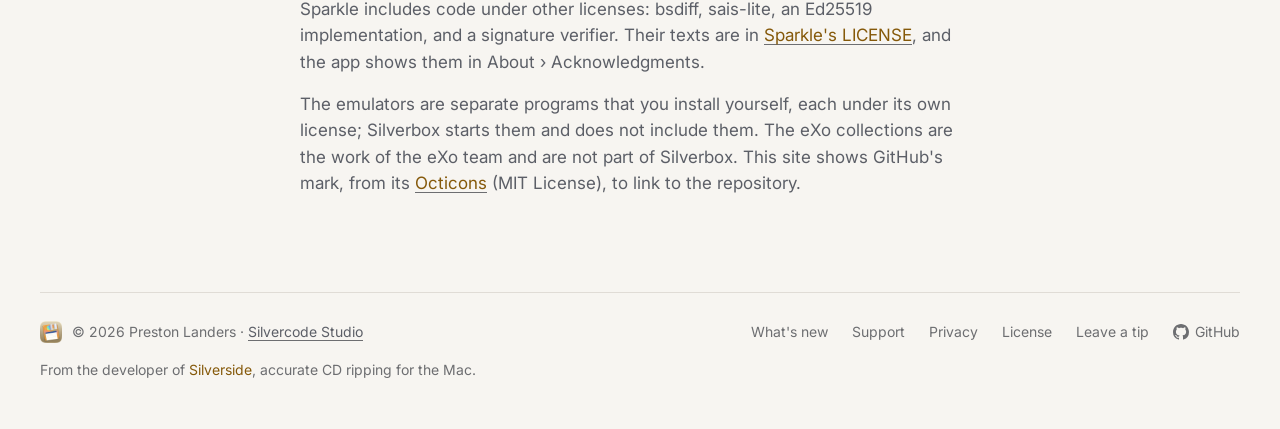
==== commit 4d8352b7: "Start RetroArch games in front, with their BIOS files The first real tries of LaunchBox console and " ====
--- a/docs/site/license.html
+++ b/docs/site/license.html
@@ -66,7 +66,7 @@
       <p>The vendored decoders under Sources/CStbVorbis and Sources/CXmpLite keep their own licenses, in the LICENSE file beside each.</p>
       <p>The app includes Sparkle (https://sparkle-project.org), which installs its updates. Sparkle is under its own license, the MIT License, with the licenses of the code it includes; the app shows them in About › Acknowledgments.</p>
       <p>The eXoDOS, eXoWin3x, eXoWin9x and other eXo collections are the work of the eXo team and are not part of this program. The eXoDOS cover in the About window (the eXoDOSCover image set) is the eXo team's artwork, shown to credit them. It is not covered by this license.</p>
-      <p>The full text of the license is <a href="https://github.com/SilvercodeStudio/Silverbox/blob/main/LICENSE">LICENSE</a> in the repository, and <a href="https://www.gnu.org/licenses/gpl-3.0.html">on the GNU site</a>. The app shows it from About › License.</p>
+      <p>The full text of the license is <a href="https://github.com/SilvercodeStudio/Silverbox/blob/main/LICENSE">LICENSE</a> in the repository, and <a href="https://www.gnu.org/licenses/gpl-3.0.html">on the GNU site</a>. The app shows it from About › Acknowledgments › License….</p>
       <p>Contributions come in under the MIT License: see <a href="https://github.com/SilvercodeStudio/Silverbox/blob/main/CONTRIBUTING.md">CONTRIBUTING.md</a>.</p>
 
       <h2>What Silverbox uses</h2>
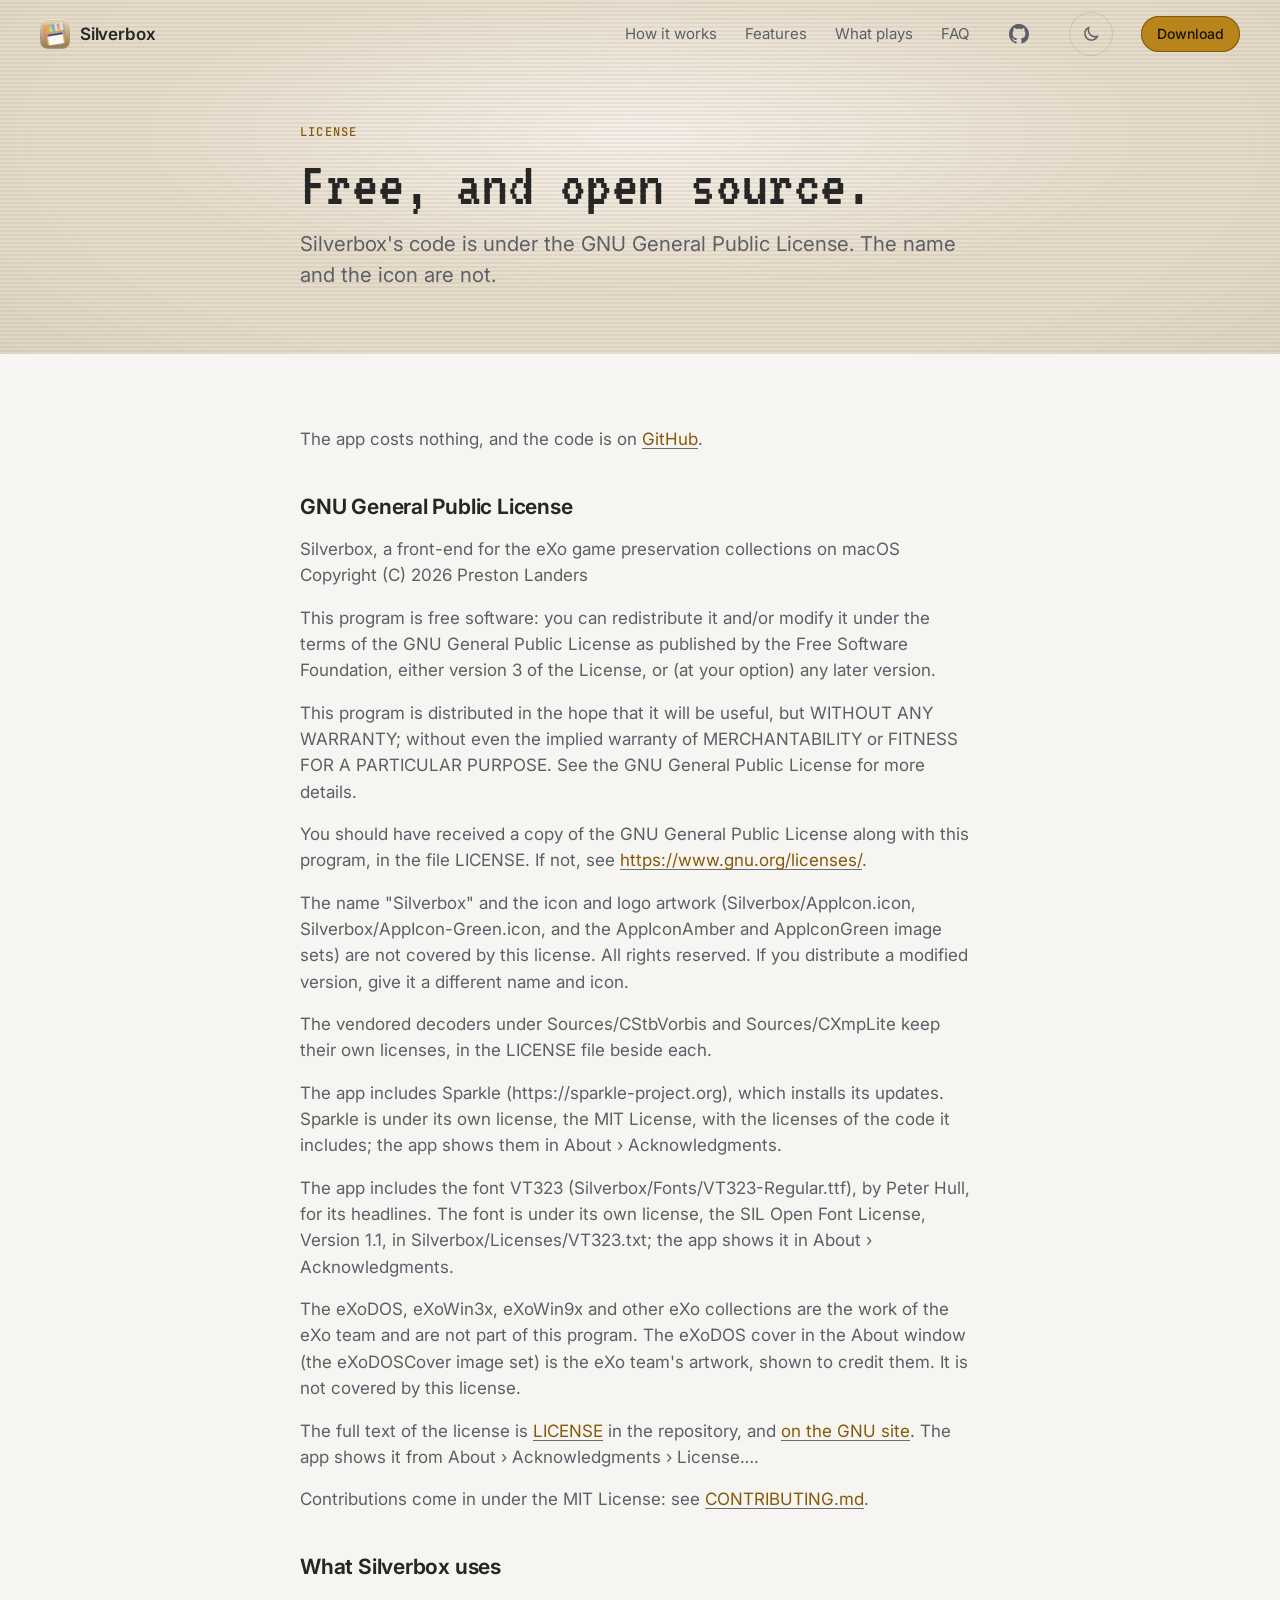
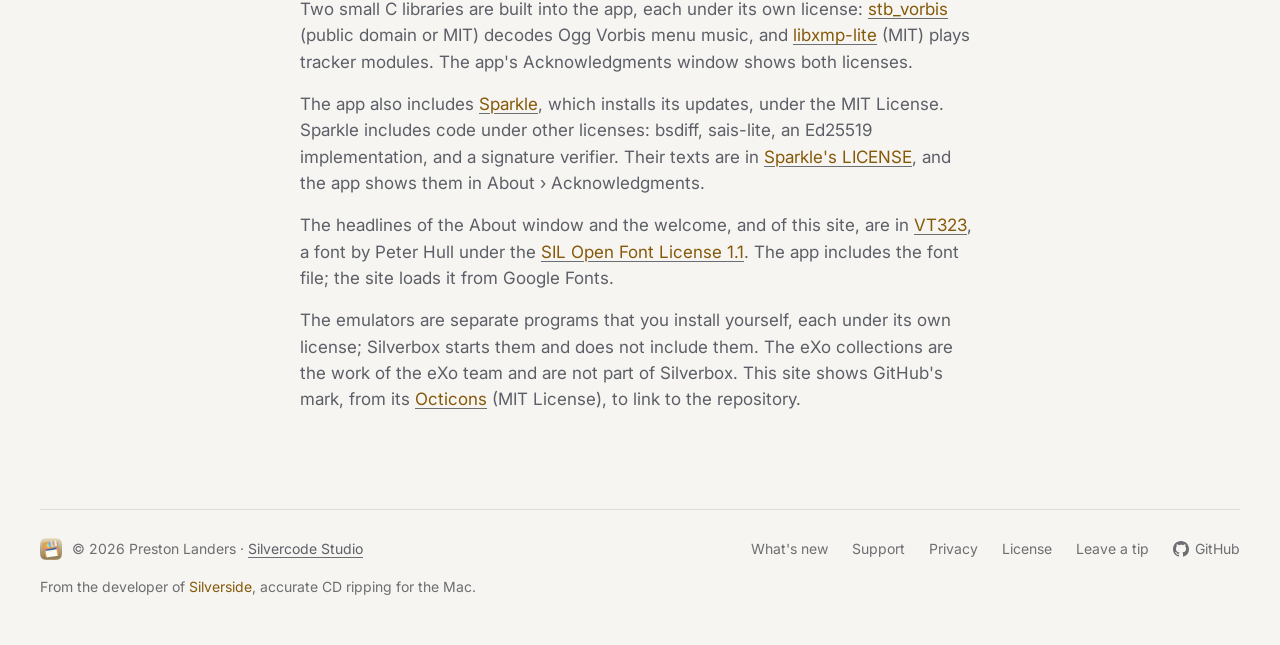
==== commit d3e9385e: "Update the look: one accent, plain status, and a clearer first run A UI review of the screenshots fo" ====
--- a/docs/site/license.html
+++ b/docs/site/license.html
@@ -65,6 +65,7 @@
       <p>The name "Silverbox" and the icon and logo artwork (Silverbox/AppIcon.icon, Silverbox/AppIcon-Green.icon, and the AppIconAmber and AppIconGreen image sets) are not covered by this license. All rights reserved. If you distribute a modified version, give it a different name and icon.</p>
       <p>The vendored decoders under Sources/CStbVorbis and Sources/CXmpLite keep their own licenses, in the LICENSE file beside each.</p>
       <p>The app includes Sparkle (https://sparkle-project.org), which installs its updates. Sparkle is under its own license, the MIT License, with the licenses of the code it includes; the app shows them in About › Acknowledgments.</p>
+      <p>The app includes the font VT323 (Silverbox/Fonts/VT323-Regular.ttf), by Peter Hull, for its headlines. The font is under its own license, the SIL Open Font License, Version 1.1, in Silverbox/Licenses/VT323.txt; the app shows it in About › Acknowledgments.</p>
       <p>The eXoDOS, eXoWin3x, eXoWin9x and other eXo collections are the work of the eXo team and are not part of this program. The eXoDOS cover in the About window (the eXoDOSCover image set) is the eXo team's artwork, shown to credit them. It is not covered by this license.</p>
       <p>The full text of the license is <a href="https://github.com/SilvercodeStudio/Silverbox/blob/main/LICENSE">LICENSE</a> in the repository, and <a href="https://www.gnu.org/licenses/gpl-3.0.html">on the GNU site</a>. The app shows it from About › Acknowledgments › License….</p>
       <p>Contributions come in under the MIT License: see <a href="https://github.com/SilvercodeStudio/Silverbox/blob/main/CONTRIBUTING.md">CONTRIBUTING.md</a>.</p>
@@ -72,6 +73,7 @@
       <h2>What Silverbox uses</h2>
       <p>Two small C libraries are built into the app, each under its own license: <a href="https://github.com/nothings/stb">stb_vorbis</a> (public domain or MIT) decodes Ogg Vorbis menu music, and <a href="https://github.com/libxmp/libxmp">libxmp-lite</a> (MIT) plays tracker modules. The app's Acknowledgments window shows both licenses.</p>
       <p id="sparkle">The app also includes <a href="https://sparkle-project.org">Sparkle</a>, which installs its updates, under the MIT License. Sparkle includes code under other licenses: bsdiff, sais-lite, an Ed25519 implementation, and a signature verifier. Their texts are in <a href="https://github.com/sparkle-project/Sparkle/blob/2.x/LICENSE">Sparkle's LICENSE</a>, and the app shows them in About › Acknowledgments.</p>
+      <p id="vt323">The headlines of the About window and the welcome, and of this site, are in <a href="https://github.com/phoikoi/VT323">VT323</a>, a font by Peter Hull under the <a href="https://openfontlicense.org">SIL Open Font License 1.1</a>. The app includes the font file; the site loads it from Google Fonts.</p>
       <p>The emulators are separate programs that you install yourself, each under its own license; Silverbox starts them and does not include them. The eXo collections are the work of the eXo team and are not part of Silverbox. This site shows GitHub's mark, from its <a href="https://github.com/primer/octicons">Octicons</a> (MIT License), to link to the repository.</p>
     </div>
   </main>
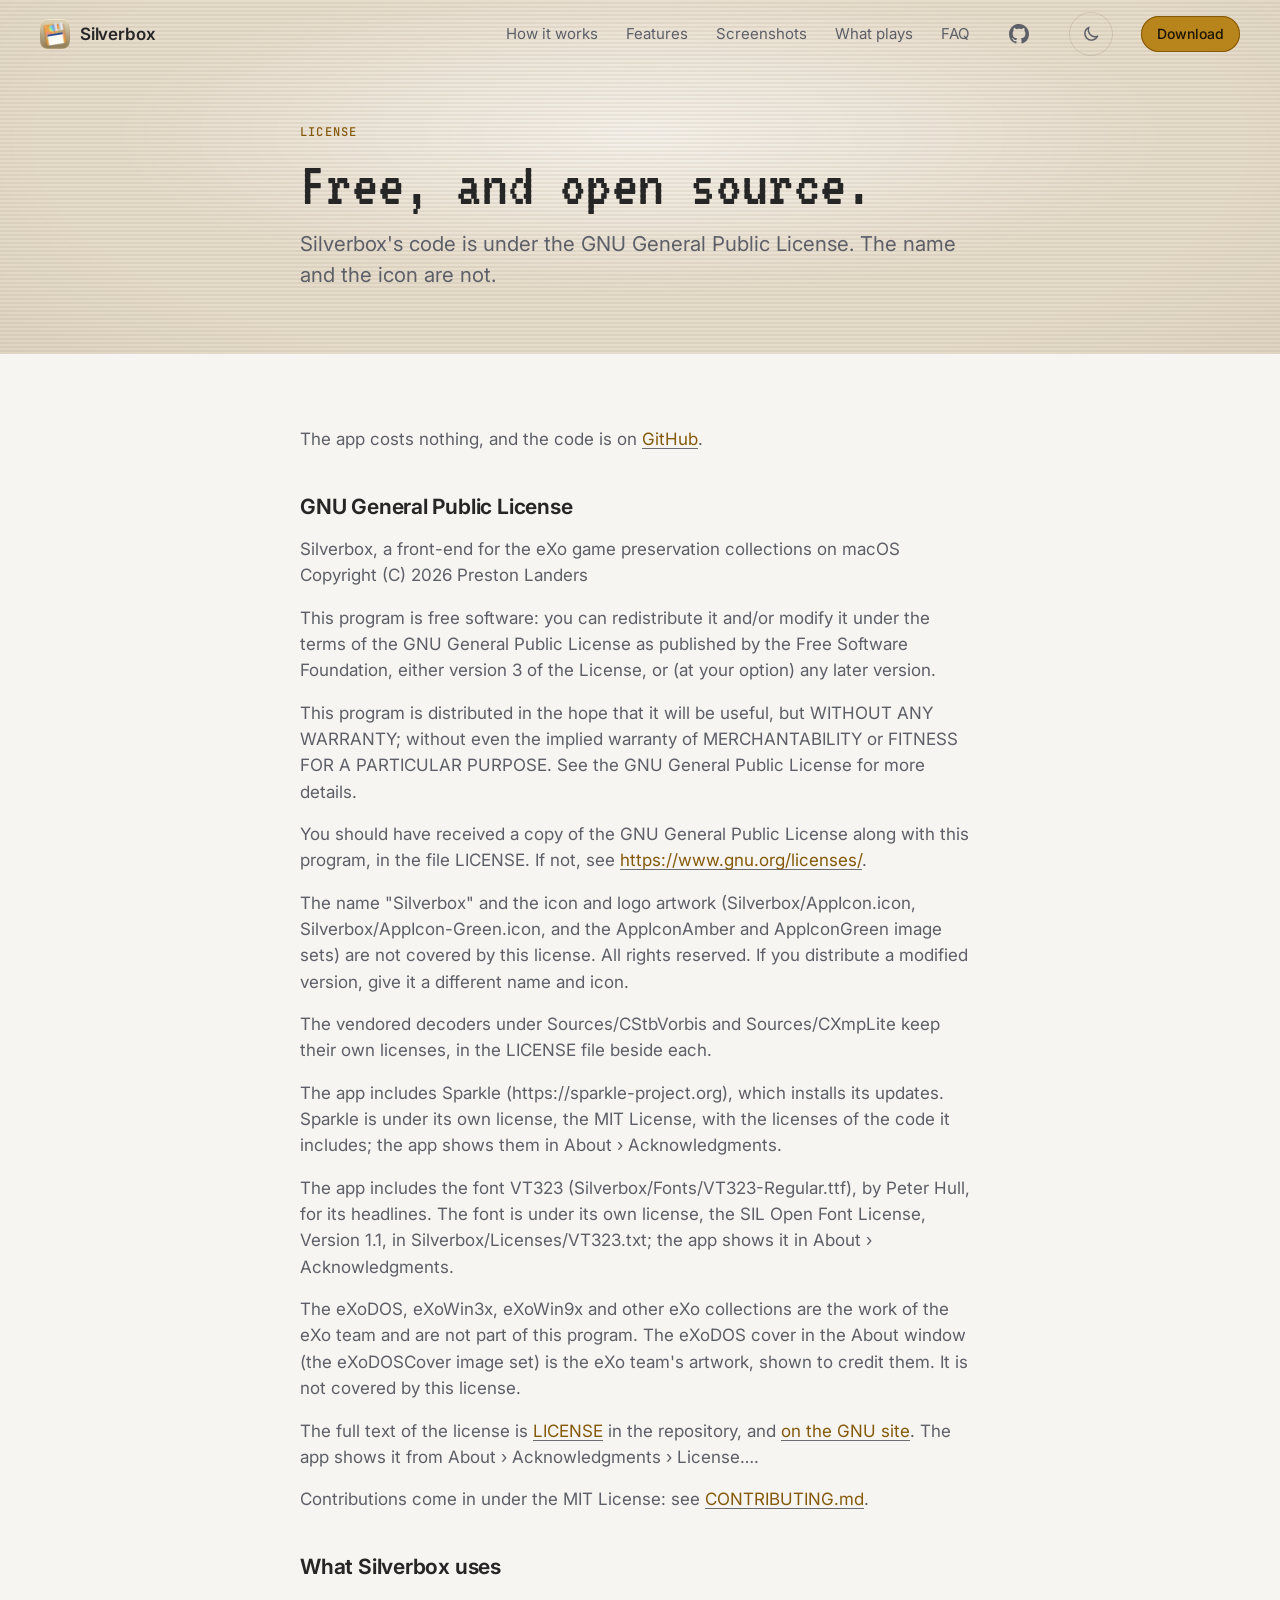
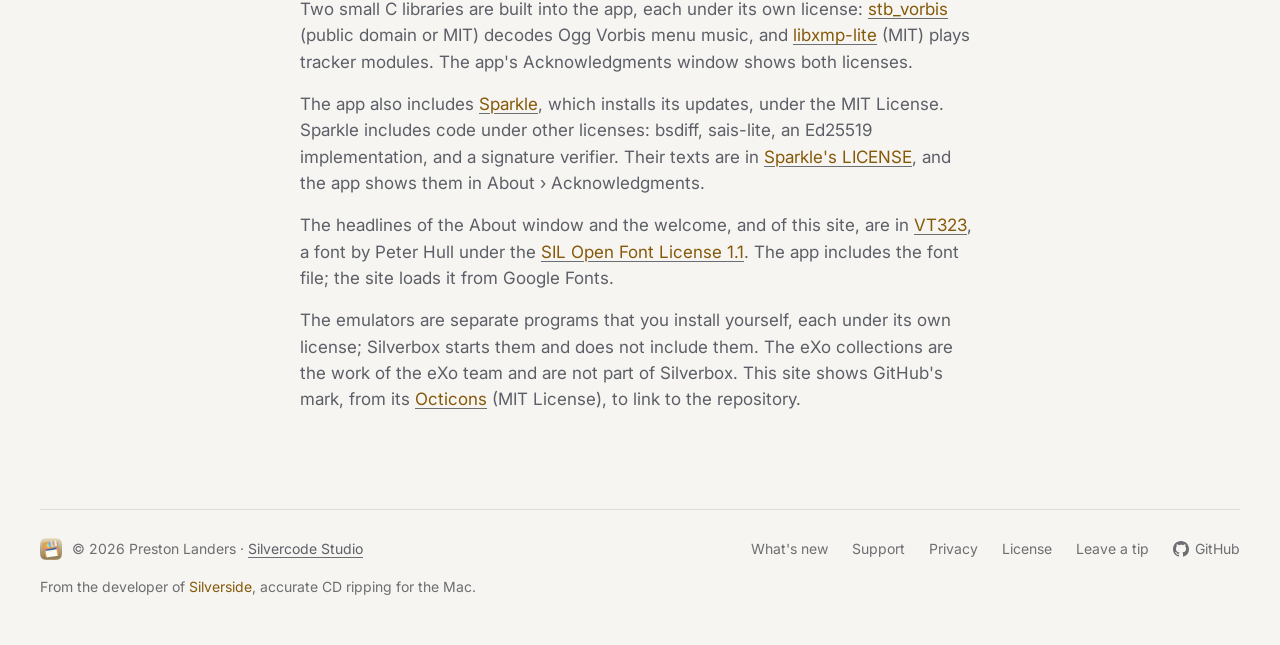
==== commit 3acd4e40: "Retake the site's screenshots, and add a screenshots page The site's five screenshots dated from bef" ====
--- a/docs/site/license.html
+++ b/docs/site/license.html
@@ -32,6 +32,7 @@
         <div class="nav-links">
           <a class="nav-more" href="/#how">How it works</a>
           <a class="nav-more" href="/#features">Features</a>
+          <a class="nav-more" href="screenshots.html">Screenshots</a>
           <a class="nav-more" href="/#plays">What plays</a>
           <a class="nav-more" href="/#faq">FAQ</a>
           <!-- GitHub's mark, from its Octicons set (MIT). GitHub allows it for a link to a repository. -->
--- a/docs/site/css/site.css
+++ b/docs/site/css/site.css
@@ -141,6 +141,9 @@
 /* The hero screenshot overlaps the band's lower edge: half on the CRT ground, half on the page. */
 .hero-shot { position: relative; margin-top: calc(-1 * clamp(72px, 14vw, 210px)); }
 .hero-shot .wrap { max-width: var(--container-shot); }
+.hero-more { margin-top: var(--space-6); text-align: center; font-size: 15px; }
+.hero-more a { color: var(--ink-2); }
+.hero-more a:hover { color: var(--ink); }
 
 .sb-announce { display: inline-flex; align-items: center; gap: 10px; min-height: 36px;
   padding: 4px 16px 4px 4px; border-radius: var(--radius-pill);
@@ -160,6 +163,18 @@
 .prose a, .sb-faq p a { text-decoration: underline; text-decoration-color: var(--ink-3); text-underline-offset: 3px; }
 .prose a:hover, .sb-faq p a:hover { text-decoration-color: currentColor; }
 .prose ul { padding-left: 22px; display: flex; flex-direction: column; gap: 8px; }
+
+/* ---------- Page: screenshots ---------- */
+.gallery { max-width: var(--container-shot); margin: 0 auto; padding-block: clamp(48px, 6vw, 72px) 0; display: flex; flex-direction: column; gap: var(--space-9); }
+.gallery-group { display: flex; flex-direction: column; gap: var(--space-8); }
+.gallery-title { font: 650 21px/1.3 var(--font-sans); letter-spacing: -.01em; color: var(--ink); }
+.gallery-item { margin: 0; display: flex; flex-direction: column; gap: var(--space-5); }
+.gallery-item figcaption { max-width: var(--container-text); color: var(--ink-2); font-size: 16px; text-wrap: pretty; }
+.gallery-item figcaption strong { color: var(--ink); font-weight: 600; }
+/* Settings windows sit side by side. --shot-width keeps each at about the scale of the main
+   window above them, so their text is the same size. */
+.gallery-pair { display: grid; grid-template-columns: repeat(auto-fit, minmax(min(400px, 100%), 1fr)); gap: var(--space-8) var(--space-7); align-items: start; }
+.gallery-pair .sb-shot { max-width: var(--shot-width, 560px); }
 
 /* ---------- Page: sections ---------- */
 .works-with { padding-top: clamp(48px, 6vw, 72px); }
